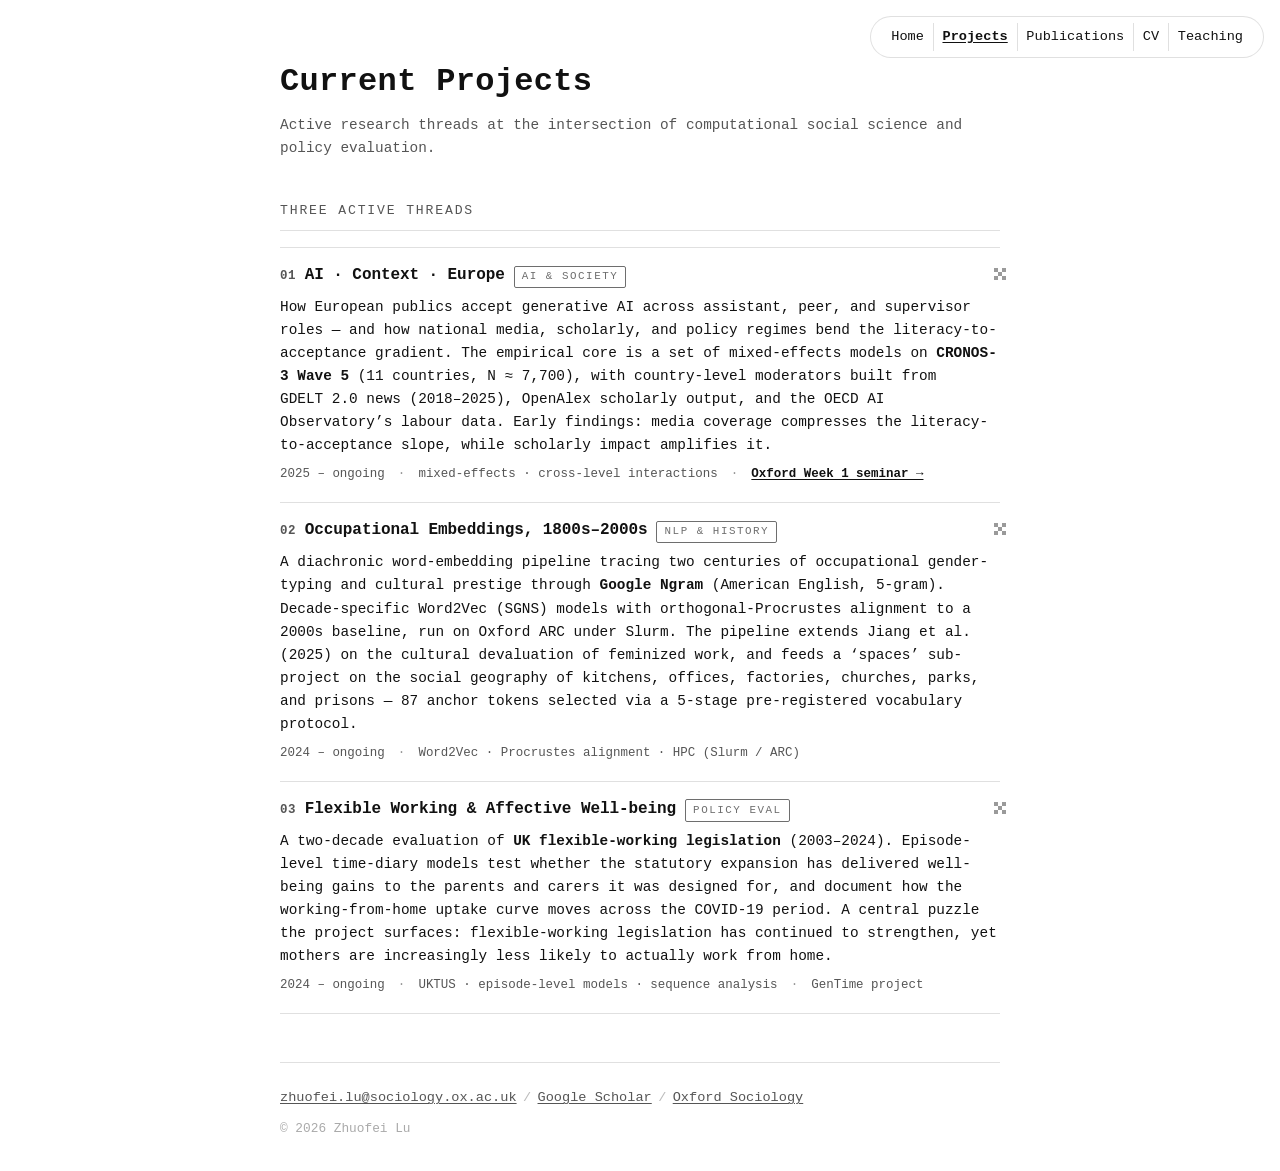
==== projects.html @ f64a1ff8 "Redesign homepage and add Projects/Publications subpages Rewrites the homepage around three active r" ====
<!doctype html>
<html lang="en">
  <head>
    <meta charset="UTF-8" />
    <meta name="viewport" content="width=device-width, initial-scale=1.0" />
    <title>Projects | Zhuofei Lu</title>
    <meta
      name="description"
      content="Current research projects of Zhuofei Lu: public acceptance of generative AI in Europe, occupational embeddings on Google Ngram, and evaluation of UK flexible-working legislation."
    />
    <link rel="stylesheet" href="styles.css?v=20260525c" />
  </head>
  <body>
    <main class="container">
      <header>
        <nav class="top-links" aria-label="Primary links">
          <a class="top-link" href="index.html">Home</a>
          <a class="top-link" href="projects.html" aria-current="page">Projects</a>
          <a class="top-link" href="publications.html">Publications</a>
          <a class="top-link" href="cv.pdf" target="_blank" rel="noopener">CV</a>
          <a class="top-link" href="teaching.html">Teaching</a>
        </nav>
        <h1 class="fade-in">Current Projects</h1>
        <p class="subtitle fade-in">
          Active research threads at the intersection of computational social
          science and policy evaluation.
        </p>
      </header>

      <section
        id="projects"
        class="fade-in"
        aria-labelledby="projects-heading"
      >
        <h2 id="projects-heading">Three Active Threads</h2>
        <ol class="projects-list">
          <li class="project-card">
            <div class="project-pixel" aria-hidden="true"></div>
            <header class="project-head">
              <span class="project-num">01</span>
              <h3 class="project-title">AI &middot; Context &middot; Europe</h3>
              <span class="project-tag">AI &amp; Society</span>
            </header>
            <p class="project-desc">
              How European publics accept generative AI across assistant,
              peer, and supervisor roles &mdash; and how national media,
              scholarly, and policy regimes bend the literacy-to-acceptance
              gradient. The empirical core is a set of mixed-effects models on
              <strong>CRONOS-3 Wave&nbsp;5</strong>
              (11 countries, N&nbsp;&asymp;&nbsp;7,700), with country-level
              moderators built from GDELT&nbsp;2.0 news (2018&ndash;2025),
              OpenAlex scholarly output, and the OECD AI Observatory&rsquo;s
              labour data. Early findings: media coverage compresses the
              literacy-to-acceptance slope, while scholarly impact amplifies it.
            </p>
            <p class="project-meta">
              <span>2025 &ndash; ongoing</span>
              <span class="project-dot">&middot;</span>
              <span>mixed-effects &middot; cross-level interactions</span>
              <span class="project-dot">&middot;</span>
              <a
                href="https://zhuofei-code.github.io/oxford-week1-seminar/"
                target="_blank"
                rel="noopener noreferrer"
                >Oxford Week&nbsp;1 seminar &rarr;</a
              >
            </p>
          </li>

          <li class="project-card">
            <div class="project-pixel" aria-hidden="true"></div>
            <header class="project-head">
              <span class="project-num">02</span>
              <h3 class="project-title">Occupational Embeddings, 1800s&ndash;2000s</h3>
              <span class="project-tag">NLP &amp; History</span>
            </header>
            <p class="project-desc">
              A diachronic word-embedding pipeline tracing two centuries of
              occupational gender-typing and cultural prestige through
              <strong>Google&nbsp;Ngram</strong> (American English, 5-gram).
              Decade-specific Word2Vec (SGNS) models with
              orthogonal-Procrustes alignment to a 2000s baseline, run on
              Oxford ARC under Slurm. The pipeline extends Jiang&nbsp;et&nbsp;al.
              (2025) on the cultural devaluation of feminized work, and feeds
              a &lsquo;spaces&rsquo; sub-project on the social geography of
              kitchens, offices, factories, churches, parks, and prisons
              &mdash; 87 anchor tokens selected via a 5-stage pre-registered
              vocabulary protocol.
            </p>
            <p class="project-meta">
              <span>2024 &ndash; ongoing</span>
              <span class="project-dot">&middot;</span>
              <span>Word2Vec &middot; Procrustes alignment &middot; HPC (Slurm / ARC)</span>
            </p>
          </li>

          <li class="project-card">
            <div class="project-pixel" aria-hidden="true"></div>
            <header class="project-head">
              <span class="project-num">03</span>
              <h3 class="project-title">Flexible Working &amp; Affective Well-being</h3>
              <span class="project-tag">Policy Eval</span>
            </header>
            <p class="project-desc">
              A two-decade evaluation of
              <strong>UK flexible-working legislation</strong>
              (2003&ndash;2024). Episode-level time-diary models test whether
              the statutory expansion has delivered well-being gains to the
              parents and carers it was designed for, and document how the
              working-from-home uptake curve moves across the COVID-19 period.
              A central puzzle the project surfaces: flexible-working
              legislation has continued to strengthen, yet mothers are
              increasingly less likely to actually work from home.
            </p>
            <p class="project-meta">
              <span>2024 &ndash; ongoing</span>
              <span class="project-dot">&middot;</span>
              <span>UKTUS &middot; episode-level models &middot; sequence analysis</span>
              <span class="project-dot">&middot;</span>
              <span>GenTime project</span>
            </p>
          </li>
        </ol>
      </section>

      <footer>
        <div class="footer-links">
          <a href="mailto:zhuofei.lu@sociology.ox.ac.uk">zhuofei.lu@sociology.ox.ac.uk</a>
          <span class="footer-sep">/</span>
          <a
            href="https://scholar.google.com/citations?user=IEITTwcAAAAJ&hl=en"
            target="_blank"
            rel="noopener noreferrer"
            >Google Scholar</a
          >
          <span class="footer-sep">/</span>
          <a
            href="https://www.sociology.ox.ac.uk/people/zhuofei-lu"
            target="_blank"
            rel="noopener noreferrer"
            >Oxford Sociology</a
          >
        </div>
        <p class="copyright">&copy; <span id="year"></span> Zhuofei Lu</p>
      </footer>
    </main>

    <script src="script.js?v=20260525c"></script>
  </body>
</html>
---- styles.css ----
/* ── Variables ──────────────────────────────────────────────── */

:root {
  --bg: #ffffff;
  --text: #111111;
  --text-secondary: #555555;
  --border: rgba(0, 0, 0, 0.12);
  --nav-bg: rgba(255, 255, 255, 0.9);
  --selection-bg: #111111;
  --selection-text: #ffffff;
}

@media (prefers-color-scheme: dark) {
  :root {
    --bg: #0a0a0a;
    --text: #e0e0e0;
    --text-secondary: #888888;
    --border: rgba(255, 255, 255, 0.12);
    --nav-bg: rgba(10, 10, 10, 0.92);
    --selection-bg: #e0e0e0;
    --selection-text: #0a0a0a;
  }
}

/* ── Reset & Base ──────────────────────────────────────────── */

*,
*::before,
*::after {
  box-sizing: border-box;
}

html,
body {
  margin: 0;
  padding: 0;
  background: var(--bg);
  color: var(--text);
  font-family: ui-monospace, SFMono-Regular, Menlo, Monaco, Consolas,
    "Liberation Mono", "Courier New", monospace;
  line-height: 1.65;
  -webkit-font-smoothing: antialiased;
  -moz-osx-font-smoothing: grayscale;
}

::selection {
  background: var(--selection-bg);
  color: var(--selection-text);
}

/* ── Layout ────────────────────────────────────────────────── */

.container {
  width: min(720px, 90vw);
  margin: 0 auto;
  padding: 3.5rem 0 2rem;
}

/* ── Navigation ────────────────────────────────────────────── */

.top-links {
  position: fixed;
  top: 1rem;
  right: 1rem;
  z-index: 20;
  display: flex;
  align-items: center;
  gap: 0;
  font-size: 0.85rem;
  background: var(--nav-bg);
  backdrop-filter: blur(6px);
  -webkit-backdrop-filter: blur(6px);
  padding: 0.35rem 0.7rem;
  border-radius: 999px;
  border: 1px solid var(--border);
}

.top-link {
  color: var(--text);
  text-decoration: none;
  padding: 0.2rem 0.55rem;
  transition: opacity 150ms ease;
}

.top-link:hover {
  text-decoration: underline;
}

.top-link + .top-link {
  border-left: 1px solid var(--border);
}

.top-link[aria-disabled="true"] {
  cursor: default;
  opacity: 0.45;
  pointer-events: none;
}

.top-link[aria-current="page"] {
  font-weight: 700;
  text-decoration: underline;
}

/* ── Header ────────────────────────────────────────────────── */

header {
  position: relative;
  margin-bottom: 2rem;
}

h1 {
  margin: 0 0 0.3rem;
  font-size: 2rem;
  font-weight: 700;
  letter-spacing: 0.01em;
}

.subtitle {
  margin: 0 0 0;
  font-size: 0.9rem;
  color: var(--text-secondary);
  font-weight: 400;
}

/* ── Sections ──────────────────────────────────────────────── */

section {
  margin-top: 2.4rem;
}

h2 {
  margin: 0 0 1rem;
  font-size: 0.82rem;
  font-weight: 400;
  text-transform: uppercase;
  letter-spacing: 0.14em;
  padding-bottom: 0.55rem;
  border-bottom: 1px solid var(--border);
  color: var(--text-secondary);
}

p {
  margin: 0 0 1rem;
}

a {
  color: var(--text);
  text-underline-offset: 2px;
  transition: opacity 150ms ease;
}

a:hover {
  opacity: 0.7;
}

a:focus-visible {
  outline: 2px solid var(--text);
  outline-offset: 2px;
  border-radius: 2px;
}

em {
  font-style: italic;
}

.section-more {
  margin-top: 0.8rem;
  font-size: 0.85rem;
}

.section-more a {
  text-decoration: none;
  color: var(--text-secondary);
  transition: color 150ms ease;
}

.section-more a:hover {
  color: var(--text);
  text-decoration: underline;
}

/* ── Research Tags ─────────────────────────────────────────── */

.tags {
  display: flex;
  flex-wrap: wrap;
  gap: 0.45rem;
}

.tag {
  display: inline-block;
  border: 1px solid var(--text);
  padding: 0.18rem 0.6rem;
  font-size: 0.78rem;
  border-radius: 2px;
  cursor: default;
  transition: background-color 0.15s ease, color 0.15s ease;
  user-select: none;
}

.tag:hover {
  background: var(--text);
  color: var(--bg);
}

/* ── News / Recent Highlights ──────────────────────────────── */

.news-list {
  list-style: none;
  margin: 0;
  padding: 0;
}

.news-list li {
  display: grid;
  grid-template-columns: 4.5ch 1fr;
  column-gap: 1.15rem;
  align-items: start;
  margin-bottom: 0.55rem;
  padding: 0.18rem 0;
}

.news-date {
  font-weight: 700;
  font-size: 0.85rem;
  white-space: nowrap;
}

.news-text {
  font-size: 0.92rem;
  line-height: 1.55;
}

/* ── Publications ──────────────────────────────────────────── */

.pub-list {
  list-style: none;
  counter-reset: pub;
  margin: 0;
  padding: 0;
}

.pub-item {
  counter-increment: pub;
  position: relative;
  padding: 0.55rem 0 0.55rem 2.6rem;
  margin-bottom: 0.3rem;
  border-bottom: 1px dashed var(--border);
}

.pub-item:last-child {
  border-bottom: none;
}

.pub-item::before {
  content: "[" counter(pub) "]";
  position: absolute;
  left: 0;
  top: 0.55rem;
  font-weight: 700;
  font-size: 0.85rem;
  color: var(--text-secondary);
  letter-spacing: 0;
}

.pub-title {
  margin: 0 0 0.2rem;
  font-size: 0.92rem;
  font-weight: 600;
  line-height: 1.45;
}

.pub-meta {
  margin: 0;
  font-size: 0.85rem;
  color: var(--text-secondary);
  line-height: 1.5;
}

.pub-meta strong {
  color: var(--text);
  font-weight: 700;
}

.pub-meta em {
  font-style: italic;
}

.pub-rank {
  display: inline-block;
  font-size: 0.7rem;
  padding: 0.02rem 0.4rem;
  border: 1px solid var(--text-secondary);
  border-radius: 2px;
  margin-left: 0.3rem;
  vertical-align: 1px;
  letter-spacing: 0.04em;
  white-space: nowrap;
  opacity: 0.85;
}

.pub-list-compact .pub-item {
  padding-top: 0.4rem;
  padding-bottom: 0.4rem;
}

/* ── Current Projects ──────────────────────────────────────── */

.projects-list {
  list-style: none;
  margin: 0;
  padding: 0;
  counter-reset: project;
}

.project-card {
  position: relative;
  padding: 1.05rem 0 1.15rem;
  border-top: 1px solid var(--border);
  transition: background-color 200ms ease;
}

.project-card:last-child {
  border-bottom: 1px solid var(--border);
}

.project-card:hover {
  background: rgba(0, 0, 0, 0.025);
}

@media (prefers-color-scheme: dark) {
  .project-card:hover {
    background: rgba(255, 255, 255, 0.03);
  }
}

/* 3×3 pixel-art glyph in top-right of each card — anchors the
   pixel aesthetic without competing with the running dog. */
.project-pixel {
  position: absolute;
  top: 1.25rem;
  right: 0.1rem;
  width: 4px;
  height: 4px;
  background: var(--text);
  box-shadow:
    8px 0   0 var(--text),
    4px 4px 0 var(--text),
    0   8px 0 var(--text),
    8px 8px 0 var(--text);
  opacity: 0.42;
  image-rendering: pixelated;
}

.project-head {
  display: flex;
  flex-wrap: wrap;
  align-items: baseline;
  gap: 0.55rem;
  margin: 0 0 0.5rem;
  padding-right: 1.6rem; /* leave room for .project-pixel */
}

.project-num {
  font-size: 0.78rem;
  font-weight: 700;
  color: var(--text-secondary);
  letter-spacing: 0.04em;
}

.project-title {
  margin: 0;
  font-size: 1rem;
  font-weight: 700;
  letter-spacing: -0.005em;
  line-height: 1.35;
}

.project-tag {
  font-size: 0.68rem;
  font-weight: 400;
  text-transform: uppercase;
  letter-spacing: 0.14em;
  color: var(--text-secondary);
  padding: 0.08rem 0.45rem;
  border: 1px solid var(--text-secondary);
  border-radius: 2px;
  white-space: nowrap;
  opacity: 0.85;
}

.project-desc {
  margin: 0 0 0.5rem;
  font-size: 0.9rem;
  line-height: 1.6;
}

.project-desc strong {
  font-weight: 700;
}

.project-meta {
  margin: 0;
  font-size: 0.78rem;
  color: var(--text-secondary);
  line-height: 1.5;
}

.project-meta a {
  color: var(--text);
  font-weight: 600;
}

.project-dot {
  margin: 0 0.35rem;
  opacity: 0.6;
}

/* ── Explore Grid (homepage CTA buttons) ───────────────────── */

.explore-grid {
  display: grid;
  grid-template-columns: 1fr 1fr;
  gap: 0;
  margin: 2rem 0 0;
  border: 1px solid var(--border);
}

.explore-link {
  position: relative;
  display: block;
  padding: 1.15rem 1.2rem 1.25rem;
  color: var(--text);
  text-decoration: none;
  background: transparent;
  border-right: 1px solid var(--border);
  border-bottom: 1px solid var(--border);
  transition: background-color 180ms ease, transform 180ms ease;
}

/* Remove right border for items in the last column (every 2nd) */
.explore-link:nth-child(2n) {
  border-right: none;
}

/* Remove bottom border for last row (last two items) */
.explore-link:nth-last-child(-n + 2) {
  border-bottom: none;
}

.explore-link::after {
  content: "\2192";  /* → arrow */
  position: absolute;
  top: 1.1rem;
  right: 1rem;
  font-size: 0.95rem;
  color: var(--text-secondary);
  transition: transform 180ms ease, color 180ms ease;
}

.explore-link:hover {
  background: rgba(0, 0, 0, 0.04);
}

.explore-link:hover::after {
  transform: translateX(3px);
  color: var(--text);
}

@media (prefers-color-scheme: dark) {
  .explore-link:hover {
    background: rgba(255, 255, 255, 0.045);
  }
}

.explore-num {
  display: block;
  font-size: 0.72rem;
  font-weight: 700;
  letter-spacing: 0.06em;
  color: var(--text-secondary);
  margin-bottom: 0.4rem;
}

.explore-label {
  display: block;
  font-size: 1.05rem;
  font-weight: 700;
  letter-spacing: -0.005em;
  margin-bottom: 0.3rem;
}

.explore-desc {
  display: block;
  font-size: 0.8rem;
  line-height: 1.5;
  color: var(--text-secondary);
  padding-right: 1.5rem;  /* leave room for the arrow */
}

/* ── In-page Nav (publications) ────────────────────────────── */

.page-nav {
  display: flex;
  flex-wrap: wrap;
  align-items: center;
  gap: 0.45rem;
  margin: 1.4rem 0 0;
  padding: 0.6rem 0;
  font-size: 0.84rem;
  border-top: 1px solid var(--border);
  border-bottom: 1px solid var(--border);
}

.page-nav a {
  color: var(--text-secondary);
  text-decoration: none;
  transition: color 150ms ease;
}

.page-nav a:hover {
  color: var(--text);
  text-decoration: underline;
}

/* ── Dog ───────────────────────────────────────────────────── */

.dog-playground {
  position: relative;
  height: 12rem;
  margin: 3rem 0;
  overflow: hidden;
}

.pixel-dog {
  --px: 5px;
  position: absolute;
  left: 0;
  bottom: 1.35rem;
  width: var(--px);
  height: var(--px);
  transform-origin: center;
  color: #fff;
  box-shadow:
    /* head outline */
    calc(var(--px) * 2) calc(var(--px) * 0) #000,
    calc(var(--px) * 3) calc(var(--px) * 0) #000,
    calc(var(--px) * 4) calc(var(--px) * 0) #000,
    calc(var(--px) * 1) calc(var(--px) * 1) #000,
    calc(var(--px) * 2) calc(var(--px) * 1) #fff,
    calc(var(--px) * 3) calc(var(--px) * 1) #fff,
    calc(var(--px) * 4) calc(var(--px) * 1) #fff,
    calc(var(--px) * 5) calc(var(--px) * 1) #000,
    calc(var(--px) * 0) calc(var(--px) * 2) #000,
    calc(var(--px) * 1) calc(var(--px) * 2) #fff,
    calc(var(--px) * 2) calc(var(--px) * 2) #fff,
    calc(var(--px) * 3) calc(var(--px) * 2) #fff,
    calc(var(--px) * 4) calc(var(--px) * 2) #fff,
    calc(var(--px) * 5) calc(var(--px) * 2) #fff,
    calc(var(--px) * 6) calc(var(--px) * 2) #000,
    calc(var(--px) * 0) calc(var(--px) * 3) #000,
    calc(var(--px) * 1) calc(var(--px) * 3) #fff,
    calc(var(--px) * 2) calc(var(--px) * 3) #222,
    calc(var(--px) * 3) calc(var(--px) * 3) #fff,
    calc(var(--px) * 4) calc(var(--px) * 3) #222,
    calc(var(--px) * 5) calc(var(--px) * 3) #fff,
    calc(var(--px) * 6) calc(var(--px) * 3) #000,
    calc(var(--px) * 0) calc(var(--px) * 4) #000,
    calc(var(--px) * 1) calc(var(--px) * 4) #fff,
    calc(var(--px) * 2) calc(var(--px) * 4) #d9d9d9,
    calc(var(--px) * 3) calc(var(--px) * 4) #000,
    calc(var(--px) * 4) calc(var(--px) * 4) #fff,
    calc(var(--px) * 5) calc(var(--px) * 4) #fff,
    calc(var(--px) * 6) calc(var(--px) * 4) #000,
    calc(var(--px) * 1) calc(var(--px) * 5) #000,
    calc(var(--px) * 2) calc(var(--px) * 5) #fff,
    calc(var(--px) * 3) calc(var(--px) * 5) #fff,
    calc(var(--px) * 4) calc(var(--px) * 5) #000,
    calc(var(--px) * 5) calc(var(--px) * 5) #fff,
    calc(var(--px) * 6) calc(var(--px) * 5) #000,
    calc(var(--px) * 2) calc(var(--px) * 6) #000,
    calc(var(--px) * 3) calc(var(--px) * 6) #000,
    calc(var(--px) * 4) calc(var(--px) * 6) #000,
    calc(var(--px) * 5) calc(var(--px) * 6) #000,
    /* body */
    calc(var(--px) * 2) calc(var(--px) * 7) #000,
    calc(var(--px) * 3) calc(var(--px) * 7) #fff,
    calc(var(--px) * 4) calc(var(--px) * 7) #fff,
    calc(var(--px) * 5) calc(var(--px) * 7) #fff,
    calc(var(--px) * 6) calc(var(--px) * 7) #000,
    calc(var(--px) * 1) calc(var(--px) * 8) #000,
    calc(var(--px) * 2) calc(var(--px) * 8) #fff,
    calc(var(--px) * 3) calc(var(--px) * 8) #fff,
    calc(var(--px) * 4) calc(var(--px) * 8) #dcdcdc,
    calc(var(--px) * 5) calc(var(--px) * 8) #fff,
    calc(var(--px) * 6) calc(var(--px) * 8) #fff,
    calc(var(--px) * 7) calc(var(--px) * 8) #000,
    calc(var(--px) * 1) calc(var(--px) * 9) #000,
    calc(var(--px) * 2) calc(var(--px) * 9) #fff,
    calc(var(--px) * 3) calc(var(--px) * 9) #fff,
    calc(var(--px) * 4) calc(var(--px) * 9) #fff,
    calc(var(--px) * 5) calc(var(--px) * 9) #fff,
    calc(var(--px) * 6) calc(var(--px) * 9) #fff,
    calc(var(--px) * 7) calc(var(--px) * 9) #000,
    /* paws */
    calc(var(--px) * 1) calc(var(--px) * 10) #000,
    calc(var(--px) * 2) calc(var(--px) * 10) #000,
    calc(var(--px) * 3) calc(var(--px) * 10) #000,
    calc(var(--px) * 5) calc(var(--px) * 10) #000,
    calc(var(--px) * 6) calc(var(--px) * 10) #000,
    calc(var(--px) * 7) calc(var(--px) * 10) #000,
    /* tail */
    calc(var(--px) * 0) calc(var(--px) * 8) #000,
    calc(var(--px) * 0) calc(var(--px) * 9) #000,
    calc(var(--px) * 0) calc(var(--px) * 10) #000;
  filter: drop-shadow(0 1px 0 rgba(0, 0, 0, 0.15));
  image-rendering: pixelated;
}

.pixel-dog.is-gallop {
  bottom: 1.55rem;
}

/* Dark mode: invert the dog so outline stays visible */
@media (prefers-color-scheme: dark) {
  .pixel-dog {
    filter: invert(1) drop-shadow(0 1px 0 rgba(255, 255, 255, 0.1));
  }
}

/* ── Teaching ──────────────────────────────────────────────── */

.teaching-list {
  list-style: none;
  margin: 0;
  padding: 0;
}

.teaching-item {
  display: grid;
  grid-template-columns: minmax(12ch, 16ch) 1fr;
  column-gap: 1.15rem;
  align-items: start;
  margin-bottom: 0.35rem;
  padding: 0.3rem 0;
  transition: background-color 0.12s ease;
  border-radius: 3px;
}

.teaching-item:hover {
  background: var(--border);
}

.teaching-date {
  white-space: nowrap;
  font-weight: 700;
  font-size: 0.88rem;
}

.teaching-details p {
  margin: 0;
}

.teaching-subitem {
  padding-left: 1.15rem;
  color: var(--text-secondary);
  font-size: 0.9rem;
}

/* ── Footer ────────────────────────────────────────────────── */

footer {
  margin-top: 3rem;
  padding-top: 1.5rem;
  border-top: 1px solid var(--border);
  font-size: 0.85rem;
  color: var(--text-secondary);
}

.footer-links {
  display: flex;
  flex-wrap: wrap;
  align-items: center;
  gap: 0.4rem;
  margin-bottom: 0.5rem;
}

.footer-links a {
  color: var(--text-secondary);
}

.footer-links a:hover {
  color: var(--text);
  opacity: 1;
}

.footer-sep {
  opacity: 0.4;
  user-select: none;
}

.copyright {
  margin: 0;
  opacity: 0.5;
  font-size: 0.8rem;
}

/* ── Fade-in Animations ───────────────────────────────────── */

.fade-in {
  opacity: 0;
  transform: translateY(14px);
  transition: opacity 0.55s ease-out, transform 0.55s ease-out;
}

.fade-in.is-visible {
  opacity: 1;
  transform: none;
}

@media (prefers-reduced-motion: reduce) {
  .fade-in {
    opacity: 1;
    transform: none;
    transition: none;
  }
}

/* ── Responsive ────────────────────────────────────────────── */

@media (max-width: 640px) {
  .container {
    padding: 2rem 0;
  }

  .top-links {
    position: static;
    justify-content: flex-end;
    margin-bottom: 1.2rem;
    flex-wrap: wrap;
    border-radius: 0.8rem;
  }

  .top-link + .top-link {
    border-left: none;
    margin-left: 0.25rem;
    padding-left: 0.8rem;
    position: relative;
  }

  .top-link + .top-link::before {
    content: "\00b7";
    position: absolute;
    left: 0.2rem;
    color: var(--text-secondary);
  }

  h1 {
    font-size: 1.65rem;
  }

  .subtitle {
    font-size: 0.82rem;
  }

  .dog-playground {
    height: 10rem;
    margin: 2rem 0;
  }

  .pixel-dog {
    --px: 4px;
  }

  .teaching-item {
    grid-template-columns: 1fr;
    row-gap: 0.05rem;
    margin-bottom: 0.65rem;
  }

  .teaching-subitem {
    padding-left: 0.8rem;
  }

  .tags {
    gap: 0.35rem;
  }

  .tag {
    font-size: 0.74rem;
    padding: 0.15rem 0.5rem;
  }

  .news-list li {
    grid-template-columns: 1fr;
    row-gap: 0.1rem;
  }

  .news-date {
    font-size: 0.8rem;
  }

  .news-text {
    font-size: 0.88rem;
  }

  .pub-item {
    padding-left: 2.2rem;
  }

  .pub-title {
    font-size: 0.88rem;
  }

  .pub-meta {
    font-size: 0.8rem;
  }

  .pub-rank {
    font-size: 0.65rem;
  }

  .page-nav {
    font-size: 0.78rem;
    gap: 0.3rem;
  }

  .project-head {
    gap: 0.4rem;
    padding-right: 1.2rem;
  }

  .project-title {
    font-size: 0.95rem;
    width: 100%;
    order: 2;
  }

  .project-num {
    order: 1;
  }

  .project-tag {
    order: 3;
    font-size: 0.62rem;
    padding: 0.05rem 0.4rem;
  }

  .project-pixel {
    top: 1.1rem;
    transform: scale(0.8);
    transform-origin: top right;
  }

  .project-desc {
    font-size: 0.86rem;
  }

  .project-meta {
    font-size: 0.74rem;
  }

  .explore-grid {
    grid-template-columns: 1fr;
  }

  .explore-link {
    border-right: none;
    border-bottom: 1px solid var(--border);
  }

  .explore-link:nth-child(2n) {
    border-right: none;
  }

  .explore-link:last-child {
    border-bottom: none;
  }

  .explore-link:nth-last-child(-n + 2) {
    border-bottom: 1px solid var(--border);
  }
}

/* ── Print ─────────────────────────────────────────────────── */

@media print {
  .top-links,
  .dog-playground,
  .section-more {
    display: none;
  }

  .fade-in {
    opacity: 1;
    transform: none;
  }

  body {
    font-size: 11pt;
    color: #000;
    background: #fff;
  }

  .container {
    width: 100%;
    padding: 0;
  }

  a {
    color: #000;
    text-decoration: underline;
  }

  a[href]::after {
    content: " (" attr(href) ")";
    font-size: 0.85em;
    opacity: 0.6;
  }

  a[href^="mailto:"]::after,
  a[href^="#"]::after {
    content: "";
  }

  footer {
    border-top: 1px solid #ccc;
  }

  .tag {
    border-color: #999;
  }
}
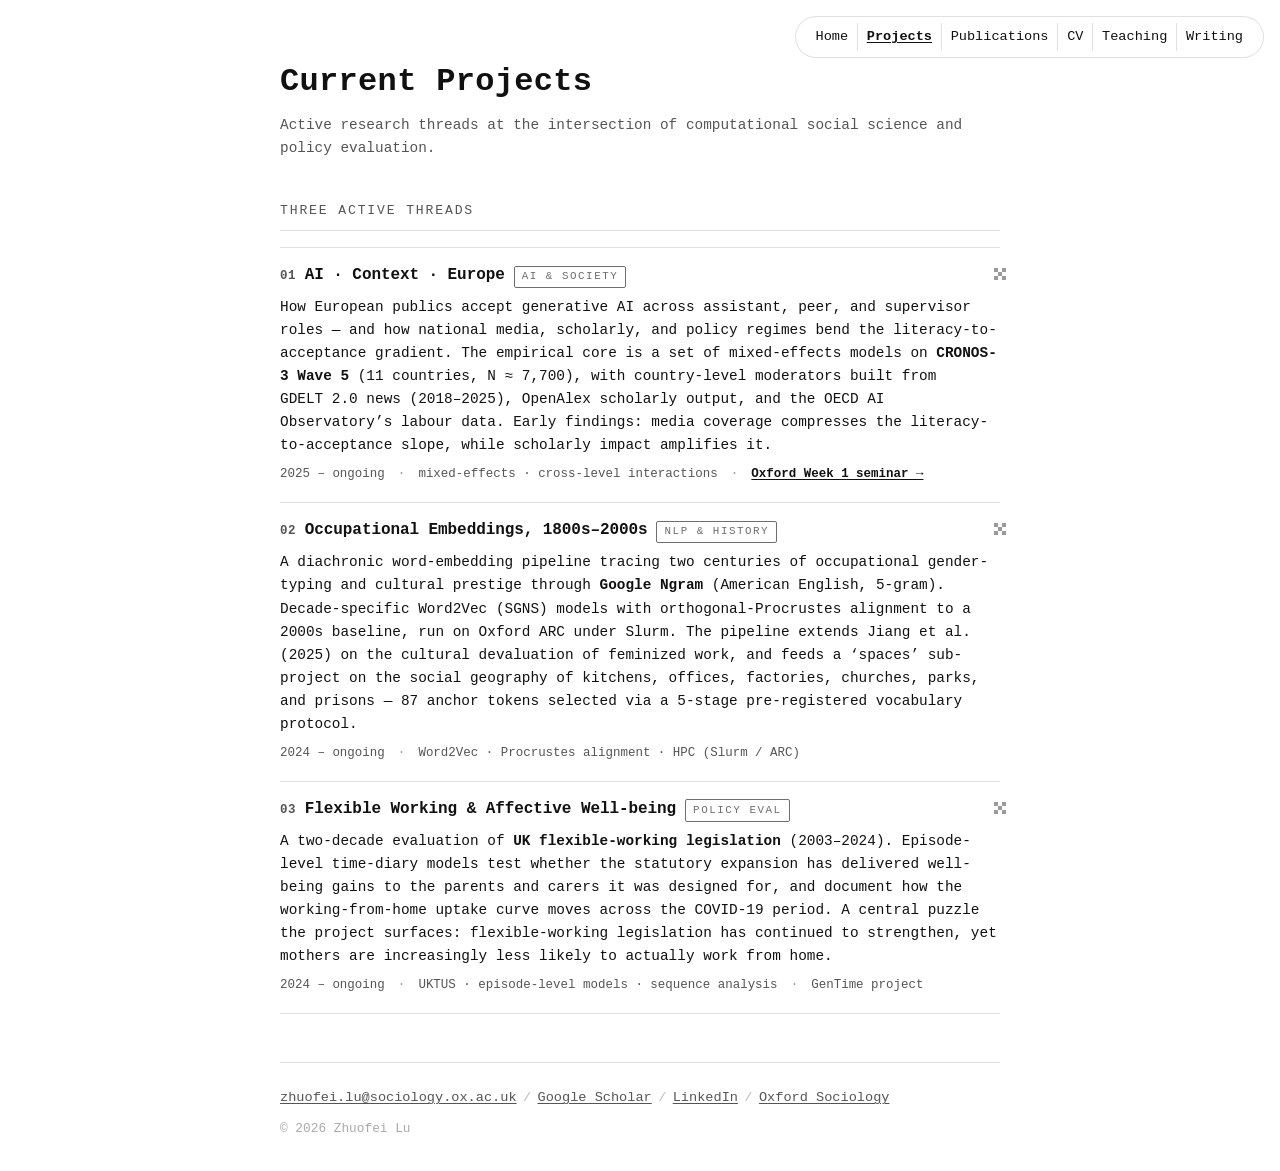
==== commit 59e30a62: "Add Writing section: human-centred AI essay + LinkedIn links - New writing.html (blog index) and wri" ====
--- a/projects.html
+++ b/projects.html
@@ -19,6 +19,7 @@
           <a class="top-link" href="publications.html">Publications</a>
           <a class="top-link" href="cv.pdf" target="_blank" rel="noopener">CV</a>
           <a class="top-link" href="teaching.html">Teaching</a>
+          <a class="top-link" href="writing.html">Writing</a>
         </nav>
         <h1 class="fade-in">Current Projects</h1>
         <p class="subtitle fade-in">
@@ -135,6 +136,13 @@
           >
           <span class="footer-sep">/</span>
           <a
+            href="https://www.linkedin.com/in/zhuofei-lu-9a0233219/"
+            target="_blank"
+            rel="noopener noreferrer"
+            >LinkedIn</a
+          >
+          <span class="footer-sep">/</span>
+          <a
             href="https://www.sociology.ox.ac.uk/people/zhuofei-lu"
             target="_blank"
             rel="noopener noreferrer"
--- a/styles.css
+++ b/styles.css
@@ -931,3 +931,168 @@
     border-color: #999;
   }
 }
+
+/* ── Writing / Blog list ───────────────────────────────────── */
+
+.post-list {
+  list-style: none;
+  margin: 0;
+  padding: 0;
+}
+
+.post-item {
+  position: relative;
+  padding: 1.05rem 0 1.15rem;
+  border-top: 1px solid var(--border);
+  transition: background-color 200ms ease;
+}
+
+.post-item:last-child {
+  border-bottom: 1px solid var(--border);
+}
+
+.post-item:hover {
+  background: rgba(0, 0, 0, 0.025);
+}
+
+@media (prefers-color-scheme: dark) {
+  .post-item:hover {
+    background: rgba(255, 255, 255, 0.03);
+  }
+}
+
+.post-title {
+  margin: 0 0 0.35rem;
+  font-size: 1.02rem;
+  font-weight: 700;
+  line-height: 1.4;
+}
+
+.post-title a {
+  color: var(--text);
+  text-decoration: none;
+}
+
+.post-title a:hover {
+  text-decoration: underline;
+  opacity: 1;
+}
+
+.post-meta {
+  margin: 0 0 0.5rem;
+  font-size: 0.78rem;
+  color: var(--text-secondary);
+  letter-spacing: 0.02em;
+}
+
+.post-meta .dot {
+  opacity: 0.45;
+  margin: 0 0.4rem;
+}
+
+.post-excerpt {
+  margin: 0;
+  font-size: 0.9rem;
+  line-height: 1.6;
+}
+
+/* ── Article (single post) ─────────────────────────────────── */
+
+.article-title {
+  font-size: 1.7rem;
+  line-height: 1.25;
+  letter-spacing: 0.005em;
+  margin: 0 0 0.8rem;
+}
+
+.standfirst {
+  font-size: 1rem;
+  line-height: 1.7;
+  font-style: italic;
+  color: var(--text);
+  border-left: 2px solid var(--text);
+  padding-left: 1rem;
+  margin: 0 0 1.4rem;
+}
+
+.article-actions {
+  display: flex;
+  flex-wrap: wrap;
+  align-items: center;
+  gap: 0.6rem 0.85rem;
+  margin: 0 0 2rem;
+  font-size: 0.82rem;
+}
+
+.btn-li {
+  display: inline-flex;
+  align-items: center;
+  gap: 0.45rem;
+  border: 1px solid var(--text);
+  border-radius: 999px;
+  padding: 0.32rem 0.8rem;
+  color: var(--text);
+  text-decoration: none;
+  transition: background-color 0.15s ease, color 0.15s ease;
+}
+
+.btn-li:hover {
+  background: var(--text);
+  color: var(--bg);
+  opacity: 1;
+}
+
+.btn-li svg {
+  width: 15px;
+  height: 15px;
+  fill: currentColor;
+}
+
+.read-original {
+  color: var(--text-secondary);
+  text-decoration: none;
+}
+
+.read-original:hover {
+  color: var(--text);
+  text-decoration: underline;
+}
+
+.article-body p {
+  font-size: 0.95rem;
+  line-height: 1.85;
+  margin: 0 0 1.15rem;
+}
+
+.article-body h2 {
+  margin-top: 2.2rem;
+}
+
+.article-body .lang {
+  font-style: normal;
+}
+
+.article-body .pull {
+  font-size: 1.02rem;
+  line-height: 1.6;
+  text-align: center;
+  font-style: italic;
+  border-top: 1px solid var(--border);
+  border-bottom: 1px solid var(--border);
+  padding: 1.1rem 0;
+  margin: 1.8rem 0;
+}
+
+.article-back {
+  margin-top: 2.2rem;
+  font-size: 0.85rem;
+}
+
+@media (max-width: 640px) {
+  .article-title {
+    font-size: 1.4rem;
+  }
+  .article-body p {
+    font-size: 0.9rem;
+  }
+}
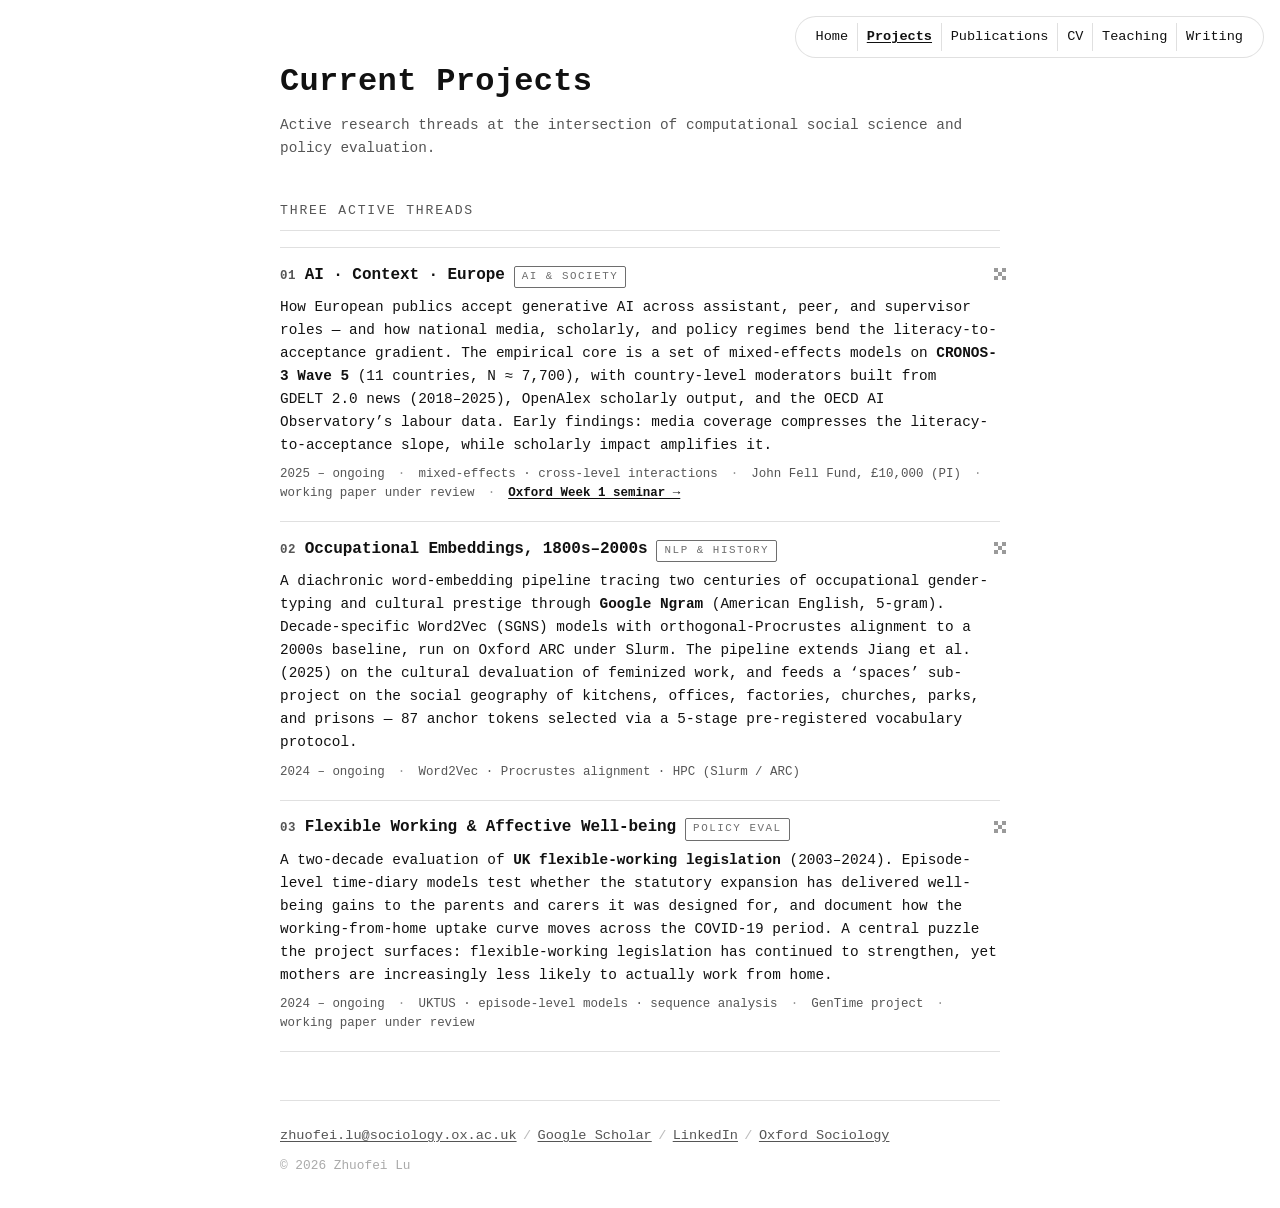
==== commit 02584273: "Sync site and CV with August 2026 CV - Warwick assistant professorship (from 09.2026) and Oxford ass" ====
--- a/projects.html
+++ b/projects.html
@@ -8,7 +8,11 @@
       name="description"
       content="Current research projects of Zhuofei Lu: public acceptance of generative AI in Europe, occupational embeddings on Google Ngram, and evaluation of UK flexible-working legislation."
     />
-    <link rel="stylesheet" href="styles.css?v=20260525c" />
+    <link
+      rel="canonical"
+      href="https://zhuofei-code.github.io/website/projects.html"
+    />
+    <link rel="stylesheet" href="styles.css?v=20260825a" />
   </head>
   <body>
     <main class="container">
@@ -58,6 +62,10 @@
               <span>2025 &ndash; ongoing</span>
               <span class="project-dot">&middot;</span>
               <span>mixed-effects &middot; cross-level interactions</span>
+              <span class="project-dot">&middot;</span>
+              <span>John Fell Fund, &pound;10,000 (PI)</span>
+              <span class="project-dot">&middot;</span>
+              <span>working paper under review</span>
               <span class="project-dot">&middot;</span>
               <a
                 href="https://zhuofei-code.github.io/oxford-week1-seminar/"
@@ -119,6 +127,8 @@
               <span>UKTUS &middot; episode-level models &middot; sequence analysis</span>
               <span class="project-dot">&middot;</span>
               <span>GenTime project</span>
+              <span class="project-dot">&middot;</span>
+              <span>working paper under review</span>
             </p>
           </li>
         </ol>
@@ -153,6 +163,6 @@
       </footer>
     </main>
 
-    <script src="script.js?v=20260525c"></script>
+    <script src="script.js?v=20260825a"></script>
   </body>
 </html>
--- a/styles.css
+++ b/styles.css
@@ -302,6 +302,11 @@
 .pub-list-compact .pub-item {
   padding-top: 0.4rem;
   padding-bottom: 0.4rem;
+}
+.reviewer-note {
+  margin-top: 1rem;
+  padding-top: 0.8rem;
+  border-top: 1px dashed var(--border);
 }
 
 /* ── Current Projects ──────────────────────────────────────── */
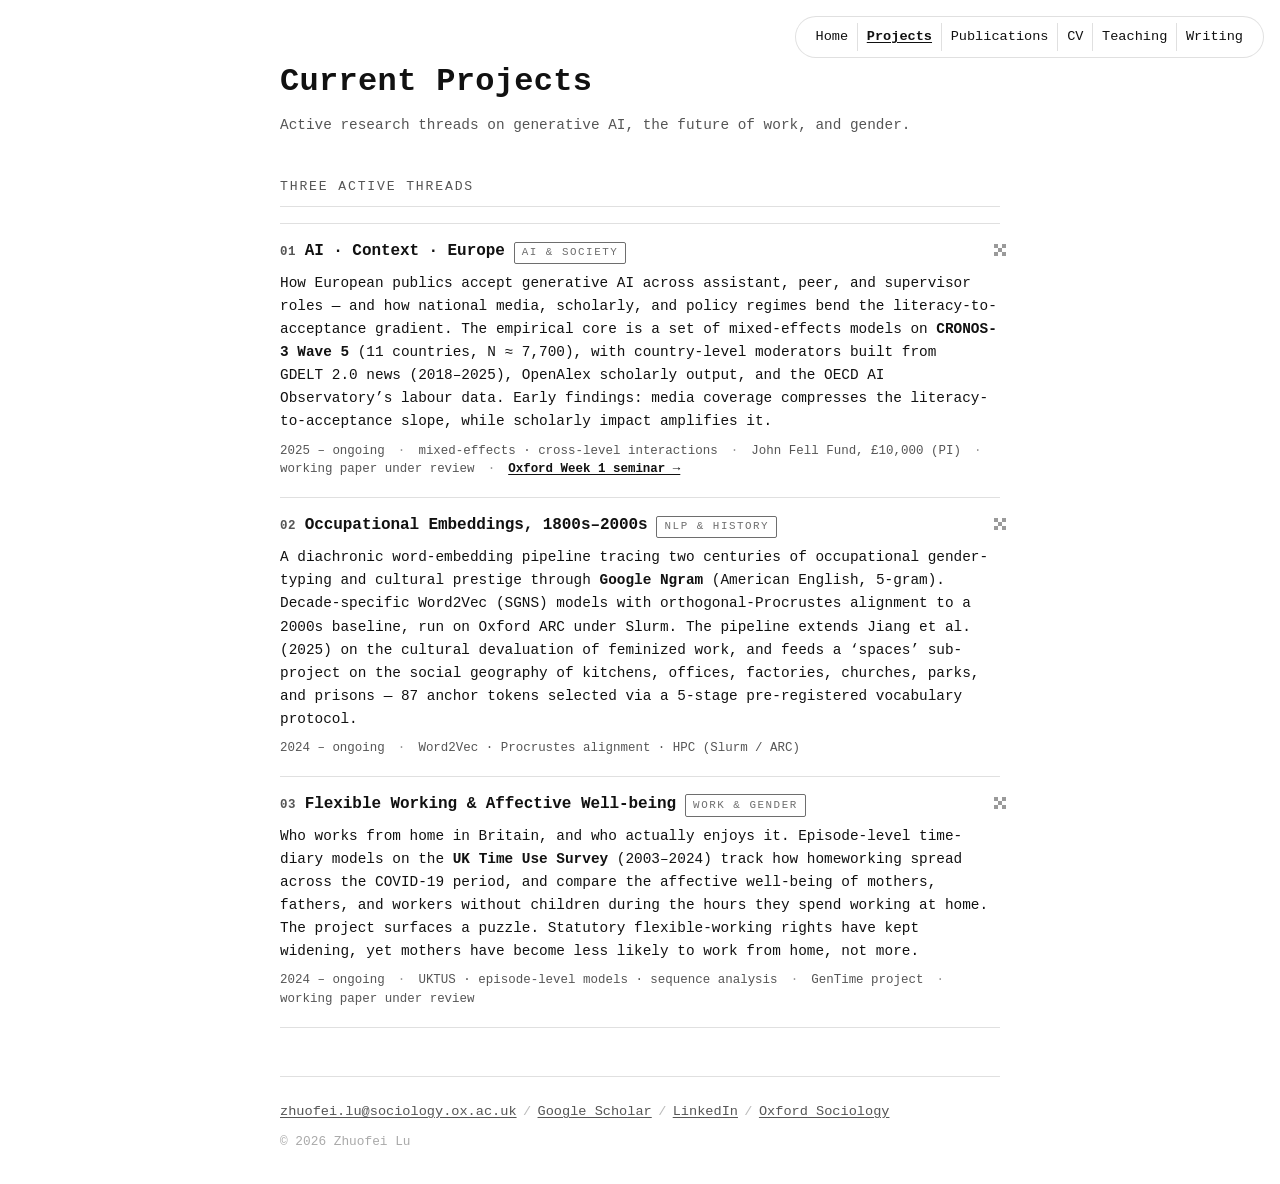
==== commit d809702e: "Reframe research description around current topics and methods Drop the policy-evaluation framing fr" ====
--- a/projects.html
+++ b/projects.html
@@ -6,7 +6,7 @@
     <title>Projects | Zhuofei Lu</title>
     <meta
       name="description"
-      content="Current research projects of Zhuofei Lu: public acceptance of generative AI in Europe, occupational embeddings on Google Ngram, and evaluation of UK flexible-working legislation."
+      content="Current research projects of Zhuofei Lu: public acceptance of generative AI in Europe, occupational embeddings on Google Ngram, and gender, parenthood, and well-being in homeworking Britain."
     />
     <link
       rel="canonical"
@@ -27,8 +27,8 @@
         </nav>
         <h1 class="fade-in">Current Projects</h1>
         <p class="subtitle fade-in">
-          Active research threads at the intersection of computational social
-          science and policy evaluation.
+          Active research threads on generative AI, the future of work, and
+          gender.
         </p>
       </header>
 
@@ -108,18 +108,18 @@
             <header class="project-head">
               <span class="project-num">03</span>
               <h3 class="project-title">Flexible Working &amp; Affective Well-being</h3>
-              <span class="project-tag">Policy Eval</span>
+              <span class="project-tag">Work &amp; Gender</span>
             </header>
             <p class="project-desc">
-              A two-decade evaluation of
-              <strong>UK flexible-working legislation</strong>
-              (2003&ndash;2024). Episode-level time-diary models test whether
-              the statutory expansion has delivered well-being gains to the
-              parents and carers it was designed for, and document how the
-              working-from-home uptake curve moves across the COVID-19 period.
-              A central puzzle the project surfaces: flexible-working
-              legislation has continued to strengthen, yet mothers are
-              increasingly less likely to actually work from home.
+              Who works from home in Britain, and who actually enjoys it.
+              Episode-level time-diary models on the
+              <strong>UK Time Use Survey</strong> (2003&ndash;2024) track how
+              homeworking spread across the COVID-19 period, and compare the
+              affective well-being of mothers, fathers, and workers without
+              children during the hours they spend working at home. The
+              project surfaces a puzzle. Statutory flexible-working rights
+              have kept widening, yet mothers have become less likely to work
+              from home, not more.
             </p>
             <p class="project-meta">
               <span>2024 &ndash; ongoing</span>
--- a/styles.css
+++ b/styles.css
@@ -120,6 +120,11 @@
   font-size: 0.9rem;
   color: var(--text-secondary);
   font-weight: 400;
+}
+
+/* Institution names must never break mid-phrase across lines. */
+.subtitle-org {
+  white-space: nowrap;
 }
 
 /* ── Sections ──────────────────────────────────────────────── */
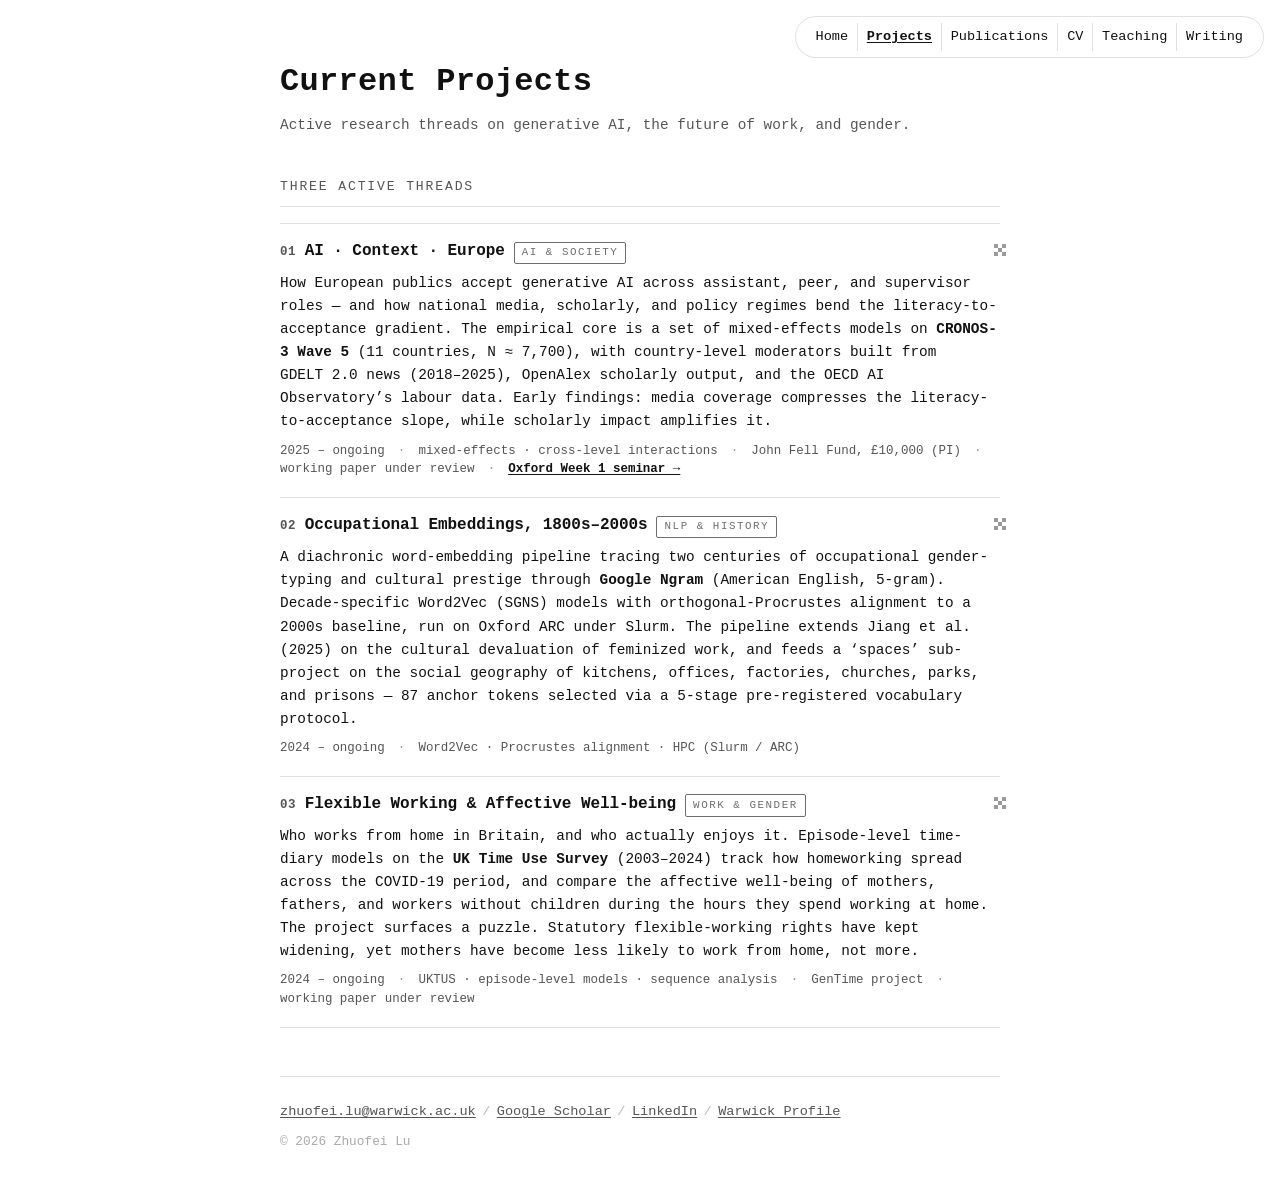
==== commit 136aaa86: "Switch contact details from Oxford to Warwick Zhuofei moved to Warwick in September 2026, so the Oxf" ====
--- a/projects.html
+++ b/projects.html
@@ -136,7 +136,7 @@
 
       <footer>
         <div class="footer-links">
-          <a href="mailto:zhuofei.lu@sociology.ox.ac.uk">zhuofei.lu@sociology.ox.ac.uk</a>
+          <a href="mailto:zhuofei.lu@warwick.ac.uk">zhuofei.lu@warwick.ac.uk</a>
           <span class="footer-sep">/</span>
           <a
             href="https://scholar.google.com/citations?user=IEITTwcAAAAJ&hl=en"
@@ -153,10 +153,10 @@
           >
           <span class="footer-sep">/</span>
           <a
-            href="https://www.sociology.ox.ac.uk/people/zhuofei-lu"
+            href="https://profiles.warwick.ac.uk/u2575002-zhuofei-lu"
             target="_blank"
             rel="noopener noreferrer"
-            >Oxford Sociology</a
+            >Warwick Profile</a
           >
         </div>
         <p class="copyright">&copy; <span id="year"></span> Zhuofei Lu</p>
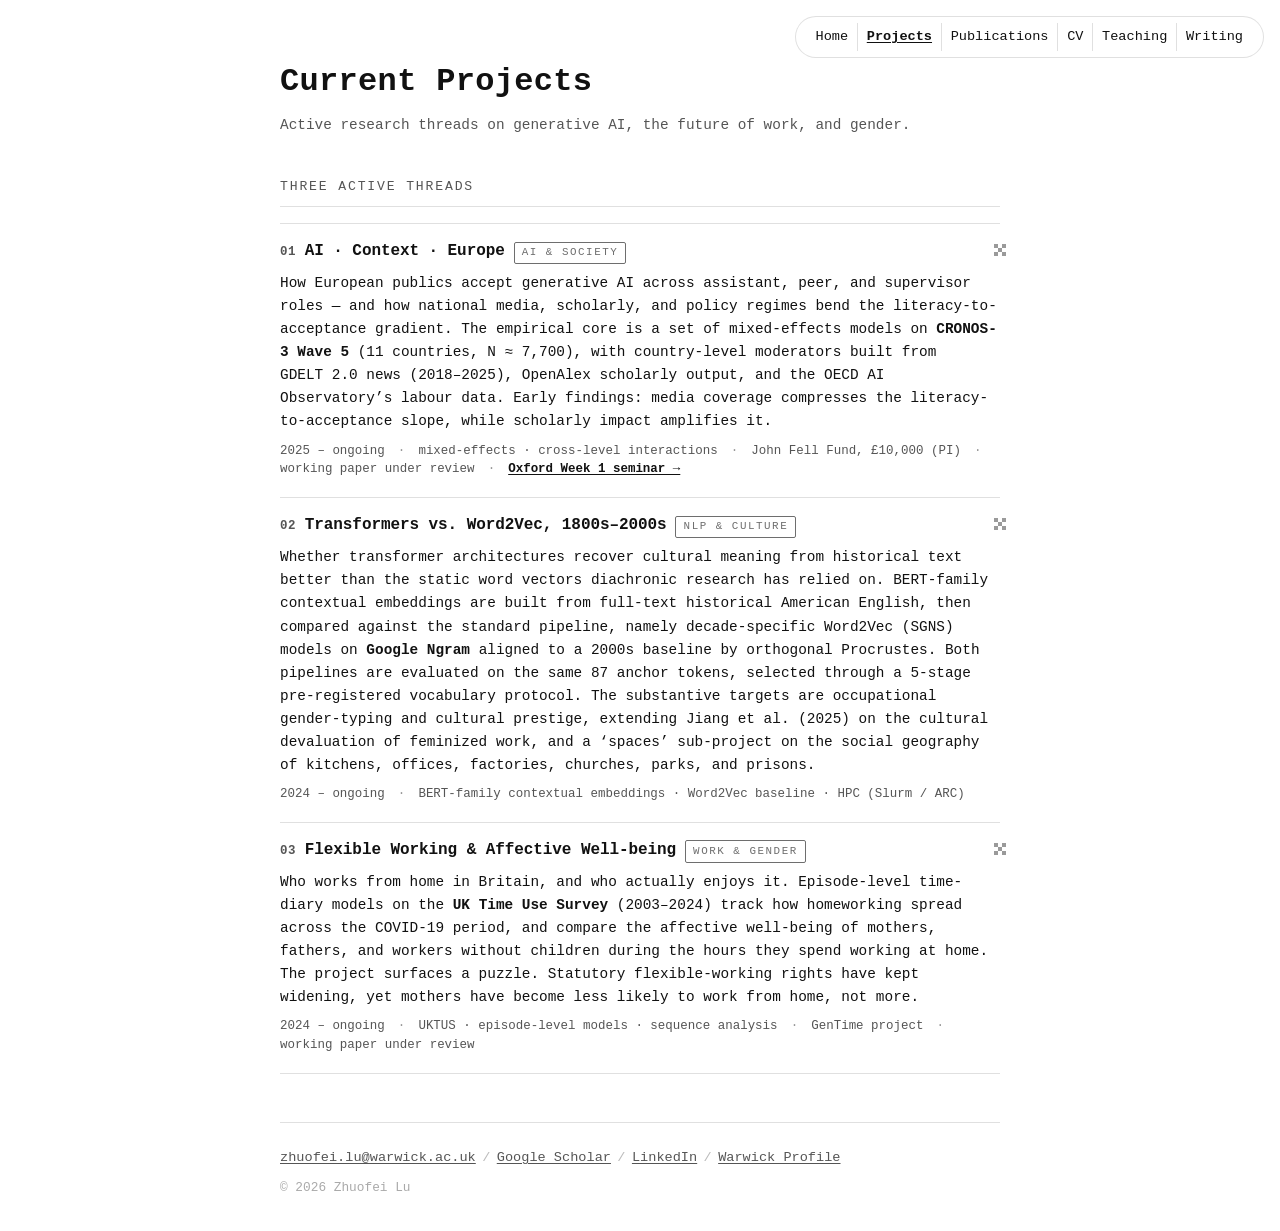
==== commit b78dd242: "Reframe the embeddings project around transformers, Word2Vec as baseline The project is now about ho" ====
--- a/projects.html
+++ b/projects.html
@@ -6,7 +6,7 @@
     <title>Projects | Zhuofei Lu</title>
     <meta
       name="description"
-      content="Current research projects of Zhuofei Lu: public acceptance of generative AI in Europe, occupational embeddings on Google Ngram, and gender, parenthood, and well-being in homeworking Britain."
+      content="Current research projects of Zhuofei Lu: public acceptance of generative AI in Europe, transformer models of cultural meaning in historical text, and gender, parenthood, and well-being in homeworking Britain."
     />
     <link
       rel="canonical"
@@ -80,26 +80,29 @@
             <div class="project-pixel" aria-hidden="true"></div>
             <header class="project-head">
               <span class="project-num">02</span>
-              <h3 class="project-title">Occupational Embeddings, 1800s&ndash;2000s</h3>
-              <span class="project-tag">NLP &amp; History</span>
+              <h3 class="project-title">Transformers vs. Word2Vec, 1800s&ndash;2000s</h3>
+              <span class="project-tag">NLP &amp; Culture</span>
             </header>
             <p class="project-desc">
-              A diachronic word-embedding pipeline tracing two centuries of
-              occupational gender-typing and cultural prestige through
-              <strong>Google&nbsp;Ngram</strong> (American English, 5-gram).
-              Decade-specific Word2Vec (SGNS) models with
-              orthogonal-Procrustes alignment to a 2000s baseline, run on
-              Oxford ARC under Slurm. The pipeline extends Jiang&nbsp;et&nbsp;al.
-              (2025) on the cultural devaluation of feminized work, and feeds
-              a &lsquo;spaces&rsquo; sub-project on the social geography of
-              kitchens, offices, factories, churches, parks, and prisons
-              &mdash; 87 anchor tokens selected via a 5-stage pre-registered
-              vocabulary protocol.
+              Whether transformer architectures recover cultural meaning from
+              historical text better than the static word vectors diachronic
+              research has relied on. BERT-family contextual embeddings are
+              built from full-text historical American English, then compared
+              against the standard pipeline, namely decade-specific Word2Vec
+              (SGNS) models on <strong>Google&nbsp;Ngram</strong> aligned to a
+              2000s baseline by orthogonal Procrustes. Both pipelines are
+              evaluated on the same 87 anchor tokens, selected through a
+              5-stage pre-registered vocabulary protocol. The substantive
+              targets are occupational gender-typing and cultural prestige,
+              extending Jiang&nbsp;et&nbsp;al. (2025) on the cultural
+              devaluation of feminized work, and a &lsquo;spaces&rsquo;
+              sub-project on the social geography of kitchens, offices,
+              factories, churches, parks, and prisons.
             </p>
             <p class="project-meta">
               <span>2024 &ndash; ongoing</span>
               <span class="project-dot">&middot;</span>
-              <span>Word2Vec &middot; Procrustes alignment &middot; HPC (Slurm / ARC)</span>
+              <span>BERT-family contextual embeddings &middot; Word2Vec baseline &middot; HPC (Slurm / ARC)</span>
             </p>
           </li>
 
